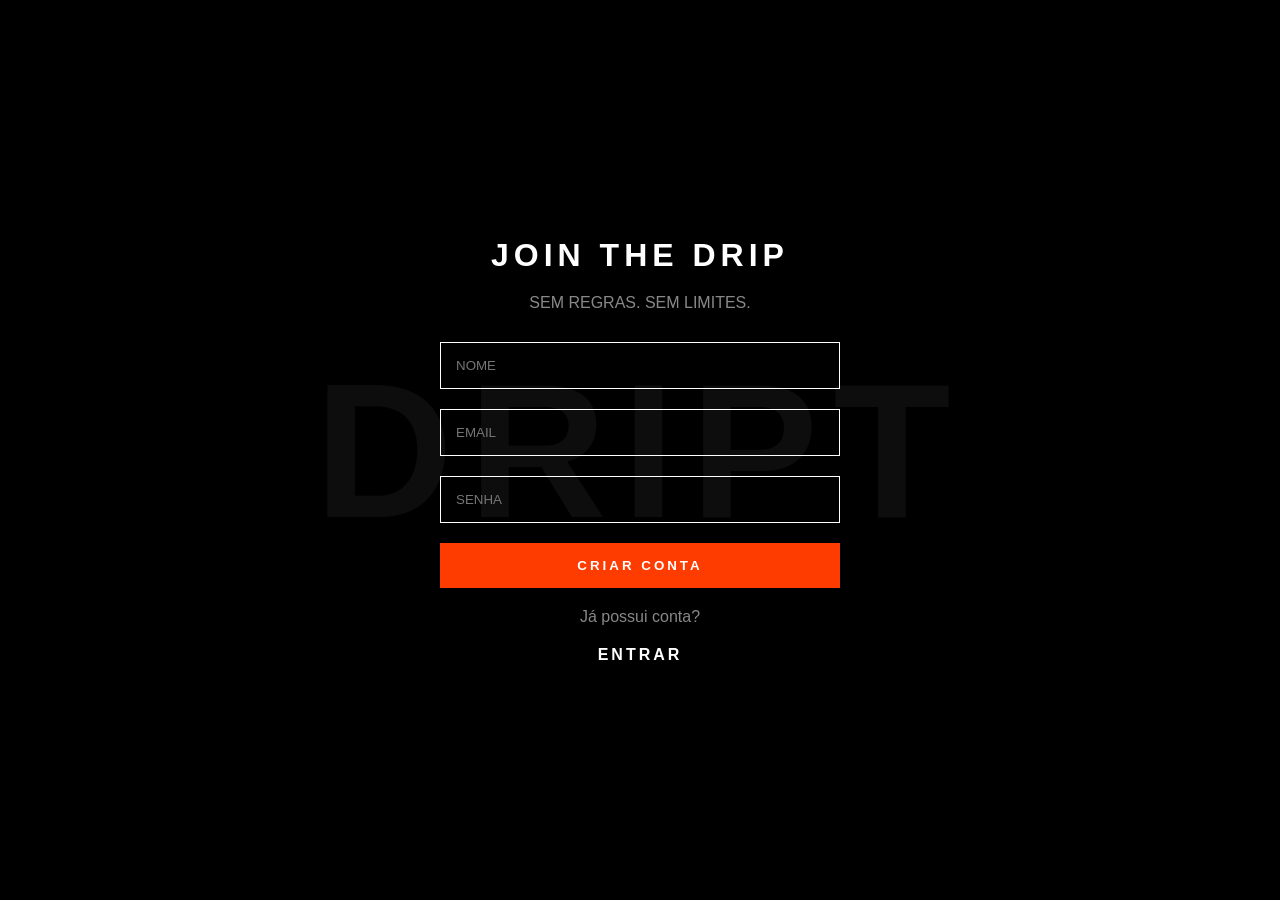
==== html/cadastro.html @ 09d3f6fb "Update docs" ====
<!doctype html>
<html lang="pt-BR">
  <head>
    <meta charset="UTF-8" />
    <meta name="viewport" content="width=device-width, initial-scale=1.0" />
    <title>Cadastro DRIPT</title>

    <link rel="stylesheet" href="../css/cadastro.css" />
  </head>
  <body>
    <div class="fundo-dript">DRIPT</div>

    <div class="container-cadastro">
      <h1>JOIN THE DRIP</h1>
      <p class="slogan">SEM REGRAS. SEM LIMITES.</p>
      <input type="text" placeholder="NOME" />
      <input type="email" placeholder="EMAIL" />
      <input type="password" placeholder="SENHA" />
      <button>CRIAR CONTA</button>
      <p class="login-texto">Já possui conta?</p>
      <a href="login.html" class="login-link"> ENTRAR </a>
    </div>
  </body>
</html>
---- css/cadastro.css ----
*{
    margin:0;
    padding:0;
    box-sizing:border-box;
    font-family:Arial, Helvetica, sans-serif;
}

body{
    background:black;
    height:100vh;
    display:flex;
    justify-content:center;
    align-items:center;
    overflow:hidden;
}

.fundo-dript{
    position:absolute;
    font-size:12rem;
    font-weight:900;
    color:rgba(255,255,255,0.05);
    letter-spacing:15px;
}

.container-cadastro{
    z-index:2;
    width:400px;
    display:flex;
    flex-direction:column;
    gap:20px;
    text-align:center;
}

.container-cadastro h1{
    color:white;
    letter-spacing:5px;
}

.slogan{
    color:#888;
    margin-bottom:10px;
}

.container-cadastro input{
    padding:15px;
    background:transparent;
    border:1px solid white;
    color:white;
    outline:none;
}

.container-cadastro button{
    padding:15px;
    border:none;
    background:#ff3c00;
    color:white;
    font-weight:bold;
    letter-spacing:3px;
    cursor:pointer;
    transition:0.3s;
}

.container-cadastro button:hover{
    transform:translateY(-3px);
}

.login-texto{
    color:#888;
}

.login-link{
    color:white;
    text-decoration:none;
    font-weight:bold;
    letter-spacing:3px;
}

.login-link:hover{
    color:#ff3c00;
}
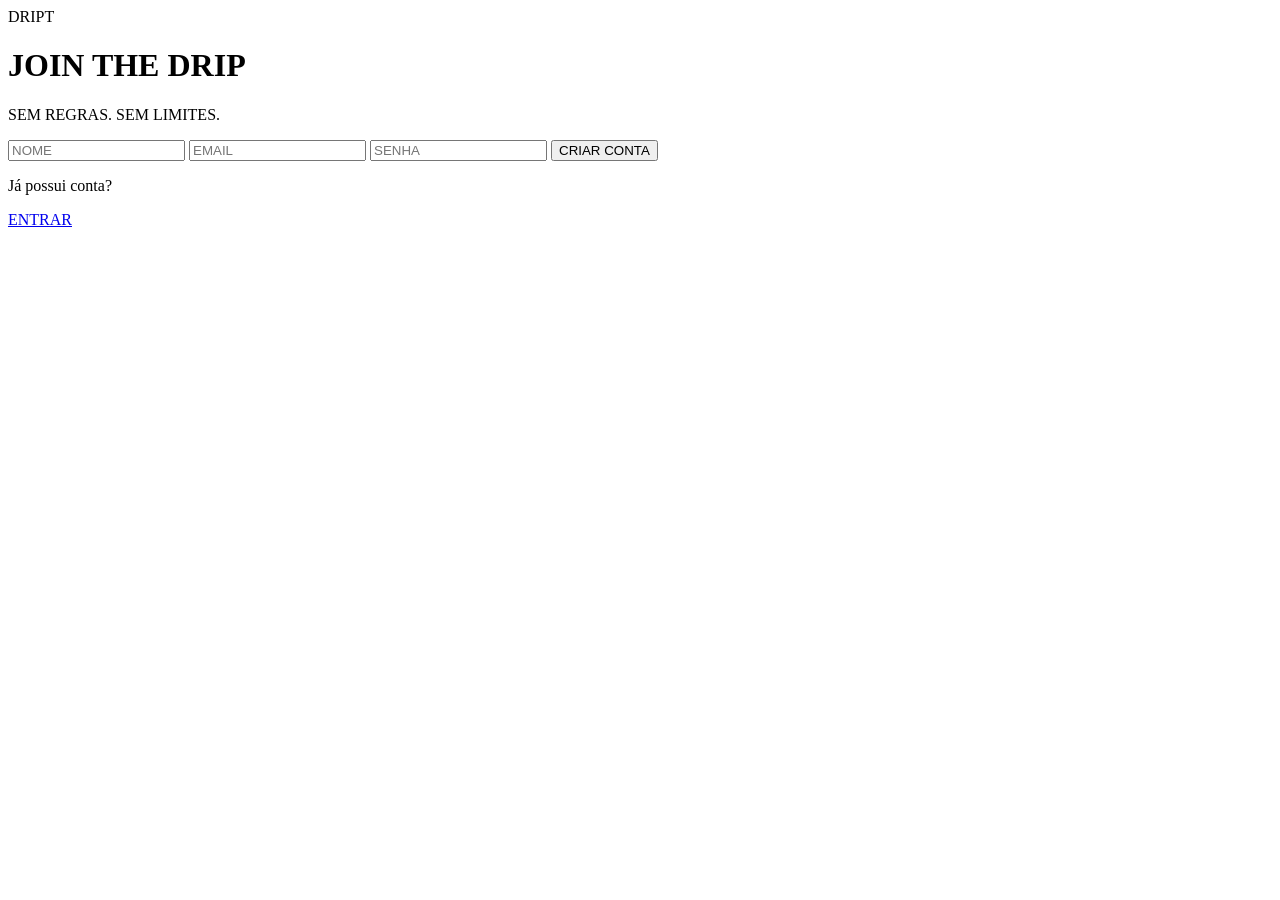
==== commit 115bb30c: "reformulando tudo por conta de bugs e separando os js, e apageui o index todo, para arrumar." ====
--- a/html/cadastro.html
+++ b/html/cadastro.html
@@ -4,8 +4,7 @@
     <meta charset="UTF-8" />
     <meta name="viewport" content="width=device-width, initial-scale=1.0" />
     <title>Cadastro DRIPT</title>
-
-    <link rel="stylesheet" href="../css/cadastro.css" />
+    <link rel="stylesheet" href="css/style.css">
   </head>
   <body>
     <div class="fundo-dript">DRIPT</div>
@@ -13,12 +12,19 @@
     <div class="container-cadastro">
       <h1>JOIN THE DRIP</h1>
       <p class="slogan">SEM REGRAS. SEM LIMITES.</p>
-      <input type="text" placeholder="NOME" />
-      <input type="email" placeholder="EMAIL" />
-      <input type="password" placeholder="SENHA" />
-      <button>CRIAR CONTA</button>
+      <input type="text" id="nome" placeholder="NOME" />
+      <input type="email" id="email" placeholder="EMAIL" />
+      <input type="password" id="senha" placeholder="SENHA" />
+      <button onclick="cadastrar()">CRIAR CONTA</button>
       <p class="login-texto">Já possui conta?</p>
-      <a href="login.html" class="login-link"> ENTRAR </a>
+      <a href="login.html" class="login-link">ENTRAR</a>
     </div>
+
+    <script>
+      function cadastrar() {
+        alert("Conta criada com sucesso!");
+        window.location.href = "login.html";
+      }
+    </script>
   </body>
-</html>
+</html>
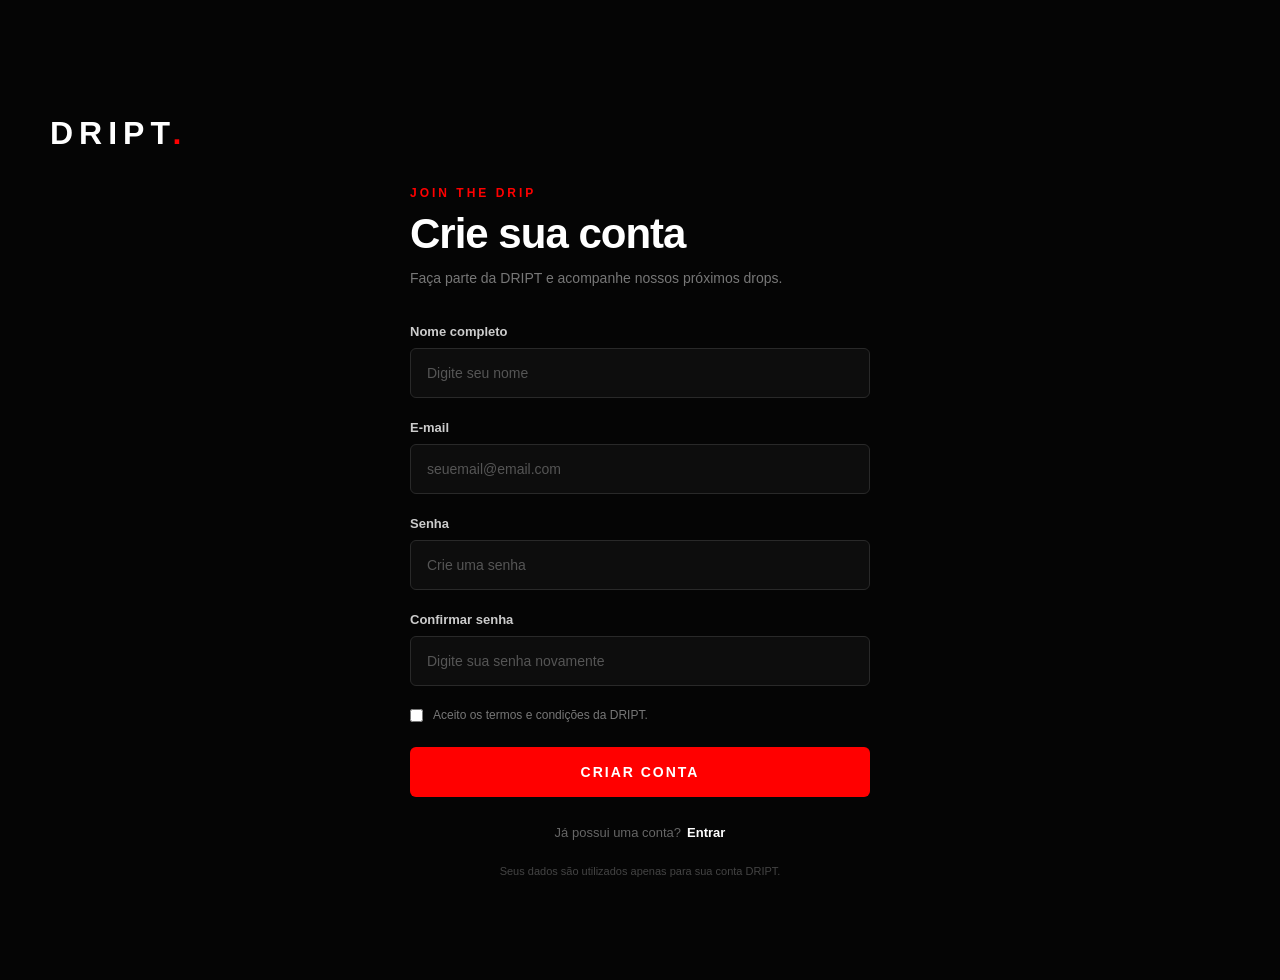
==== commit 685061df: "aaaaaaaaaa" ====
--- a/html/cadastro.html
+++ b/html/cadastro.html
@@ -1,30 +1,178 @@
-<!doctype html>
+<!DOCTYPE html>
 <html lang="pt-BR">
-  <head>
-    <meta charset="UTF-8" />
-    <meta name="viewport" content="width=device-width, initial-scale=1.0" />
-    <title>Cadastro DRIPT</title>
-    <link rel="stylesheet" href="css/style.css">
-  </head>
-  <body>
-    <div class="fundo-dript">DRIPT</div>
 
-    <div class="container-cadastro">
-      <h1>JOIN THE DRIP</h1>
-      <p class="slogan">SEM REGRAS. SEM LIMITES.</p>
-      <input type="text" id="nome" placeholder="NOME" />
-      <input type="email" id="email" placeholder="EMAIL" />
-      <input type="password" id="senha" placeholder="SENHA" />
-      <button onclick="cadastrar()">CRIAR CONTA</button>
-      <p class="login-texto">Já possui conta?</p>
-      <a href="login.html" class="login-link">ENTRAR</a>
-    </div>
+<head>
+    <meta charset="UTF-8">
+    <meta name="viewport" content="width=device-width, initial-scale=1.0">
+
+    <title>Criar conta | DRIPT</title>
+
+    <link rel="stylesheet" href="../css/style.css">
+</head>
+
+<body class="pagina-cadastro">
+
+    <main class="cadastro">
+
+        <a href="index.html" class="cadastro-logo">
+    DRIPT<span>.</span>
+</a>
+
+        <div class="cadastro-box">
+
+            <div class="cadastro-topo">
+
+                <span>JOIN THE DRIP</span>
+
+                <h1>Crie sua conta</h1>
+
+                <p>
+                    Faça parte da DRIPT e acompanhe nossos próximos drops.
+                </p>
+
+            </div>
+
+            <form id="form-cadastro">
+
+                <div class="campo">
+                    <label for="nome">Nome completo</label>
+
+                    <input
+                        type="text"
+                        id="nome"
+                        placeholder="Digite seu nome"
+                        required
+                    >
+                </div>
+
+                <div class="campo">
+                    <label for="email">E-mail</label>
+
+                    <input
+                        type="email"
+                        id="email"
+                        placeholder="seuemail@email.com"
+                        required
+                    >
+                </div>
+
+                <div class="campo">
+                    <label for="senha">Senha</label>
+
+                    <input
+                        type="password"
+                        id="senha"
+                        placeholder="Crie uma senha"
+                        required
+                    >
+                </div>
+
+                <div class="campo">
+                    <label for="confirmarSenha">Confirmar senha</label>
+
+                    <input
+                        type="password"
+                        id="confirmarSenha"
+                        placeholder="Digite sua senha novamente"
+                        required
+                    >
+                </div>
+
+                <label class="termos">
+                    <input type="checkbox" id="aceitarTermos">
+
+                    <span>
+                        Aceito os termos e condições da DRIPT.
+                    </span>
+                </label>
+
+                <button type="submit" class="btn-cadastro">
+                    CRIAR CONTA
+                </button>
+
+            </form>
+
+            <div class="cadastro-login">
+
+                <span>Já possui uma conta?</span>
+
+                <a href="login.html">
+                    Entrar
+                </a>
+
+            </div>
+
+            <p class="cadastro-privacidade">
+                Seus dados são utilizados apenas para sua conta DRIPT.
+            </p>
+
+        </div>
+
+    </main>
 
     <script>
-      function cadastrar() {
-        alert("Conta criada com sucesso!");
-        window.location.href = "login.html";
-      }
+
+        document
+            .getElementById("form-cadastro")
+            .addEventListener("submit", function(event) {
+
+                event.preventDefault();
+
+                const nome =
+                    document.getElementById("nome").value.trim();
+
+                const email =
+                    document.getElementById("email").value.trim();
+
+                const senha =
+                    document.getElementById("senha").value;
+
+                const confirmarSenha =
+                    document.getElementById("confirmarSenha").value;
+
+                const termos =
+                    document.getElementById("aceitarTermos").checked;
+
+
+                if (senha !== confirmarSenha) {
+
+                    alert("As senhas não coincidem.");
+
+                    return;
+                }
+
+
+                if (!termos) {
+
+                    alert("Aceite os termos e condições para continuar.");
+
+                    return;
+                }
+
+
+                const usuario = {
+
+                    nome: nome,
+                    email: email,
+                    senha: senha
+
+                };
+
+
+                localStorage.setItem(
+                    "usuarioDript",
+                    JSON.stringify(usuario)
+                );
+
+
+                alert("Conta criada com sucesso!");
+
+                window.location.href = "login.html";
+
+            });
+
     </script>
-  </body>
+
+</body>
+
 </html>
--- a/css/style.css
+++ b/css/style.css
@@ -0,0 +1,1938 @@
+@import url('https://fonts.googleapis.com/css2?family=Bebas+Neue&family=Montserrat:wght@400;500;600;700&display=swap');
+
+body {
+    font-family: 'Montserrat', sans-serif;
+}
+
+.container-cadastro h1 {
+    font-family: 'Bebas Neue', sans-serif;
+    font-size: 55px;
+    color: white;
+    letter-spacing: 4px;
+    margin: 0;
+}
+
+.slogan {
+    font-family: 'Montserrat', sans-serif;
+    color: #777;
+    font-size: 12px;
+    font-weight: 600;
+    letter-spacing: 3px;
+    margin: -10px 0 10px;
+}
+
+.container-cadastro input[type="text"],
+.container-cadastro input[type="email"],
+.container-cadastro input[type="password"] {
+    font-family: 'Montserrat', sans-serif;
+    font-size: 13px;
+    letter-spacing: 1px;
+}
+
+.container-cadastro button {
+    font-family: 'Montserrat', sans-serif;
+    font-size: 13px;
+}
+
+.login-texto {
+    font-family: 'Montserrat', sans-serif;
+}
+
+* {
+    margin: 0;
+    padding: 0;
+    box-sizing: border-box;
+    font-family: Arial, sans-serif;
+}
+
+/*CORPO DO SITE*/
+body {
+    background: #000;
+    color: #fff;
+    padding-top: 80px;
+}
+
+/*CABEÇA DO SITE*/
+.header {
+    display: flex;
+    justify-content: space-between;
+    align-items: center;
+    padding: 20px;
+}
+
+/*TODOS OS ICONES*/
+.icons {
+    display: flex;
+    gap: 20px;
+    font-size: 20px;
+    cursor: pointer;
+}
+
+/*LOGO DRIPT PRINCIPAL TOPO DO SITE*/
+.logo {
+    font-size: 32px;
+    font-weight: bold;
+    letter-spacing: 4px;
+    color: white;
+    text-decoration: none;
+}
+
+/*DESIGN DO PASSAR DO CURSOR*/
+.logo:hover {
+    color: red;
+    transition: 0.3s;
+}
+
+
+.carrinho {
+    font-size: 22px;
+    text-decoration: none;
+    color: white;
+}
+
+
+.hero {
+    display: flex;
+    justify-content: space-between;
+    align-items: center;
+    padding: 80px 10%;
+    min-height: 90vh;
+    background: #000;
+    gap: 100px;
+    position: relative;
+    overflow: hidden;
+}
+
+.hero-text {
+    flex: 0 0 45%;
+}
+
+.hero-text h1 {
+    font-size: 70px;
+    line-height: 1;
+    color: #fff;
+    margin: 20px 0;
+}
+
+.hero-text p {
+    color: #cfcfcf;
+    font-size: 18px;
+    max-width: 500px;
+    line-height: 1.6;
+    margin-bottom: 30px;
+}
+
+.limited {
+    display: inline-block;
+    background: #e60000;
+    color: #fff;
+    padding: 8px 18px;
+    border-radius: 30px;
+    font-size: 14px;
+    font-weight: bold;
+    letter-spacing: 1px;
+}
+
+.hero-produto {
+    flex: 0 0 45%;
+    display: flex;
+    justify-content: center;
+    align-items: center;
+    position: relative;
+}
+
+.hero-produto img {
+    width: 520px;
+    max-width: 100%;
+    position: relative;
+    z-index: 2;
+    transition: transform .4s ease;
+    filter: drop-shadow(0 20px 40px rgba(0, 0, 0, .8));
+}
+
+.hero-produto img:hover {
+    transform: scale(1.05);
+}
+
+
+.hero button {
+    background: #e60000;
+    color: #fff;
+    border: none;
+    padding: 15px 35px;
+    cursor: pointer;
+    margin-top: 20px;
+    font-size: 16px;
+    font-weight: 800;
+    letter-spacing: 1px;
+    border-radius: 5px;
+    transition: .3s;
+}
+
+.hero button:hover {
+    background: #fff;
+    color: #000;
+    transform: translateY(-3px);
+}
+
+/*CARD DOD PRODUTO*/
+.produtos {
+    display: grid;
+    grid-template-columns: repeat(3, 1fr);
+    gap: 30px;
+    padding: 40px;
+}
+
+.produto {
+    background: #111;
+    padding: 30px;
+    border-radius: 15px;
+    text-align: center;
+    border: 1px solid #222;
+    box-shadow: 0 0 15px rgba(255, 0, 0, 0.15);
+    transition: 0.3s;
+    position: relative;
+}
+
+
+.produto button {
+    background: #000;
+    color: white;
+    border: 2px solid red;
+    padding: 12px 25px;
+    margin-top: 10px;
+    cursor: pointer;
+    border-radius: 8px;
+    font-weight: bold;
+    letter-spacing: 2px;
+    text-transform: uppercase;
+    transition: 0.3s;
+    position: relative;
+    overflow: hidden;
+}
+
+.produto button:hover {
+    background: red;
+    color: black;
+    box-shadow: 0 0 20px red;
+    transform: scale(1.05);
+}
+
+.produto p {
+    color: #fff;
+    font-size: 24px;
+    font-weight: bold;
+    margin: 10px 0;
+}
+
+.produto:hover img {
+    transform: scale(1.08);
+}
+
+.produto img {
+    width: 100%;
+    height: 350px;
+    object-fit: contain;
+    margin-top: 30px;
+    transition: .4s;
+}
+
+.tag-produto {
+    position: absolute;
+    top: 15px;
+    left: 15px;
+    z-index: 10;
+
+    background: red;
+    color: white;
+
+    padding: 6px 12px;
+
+    border-radius: 6px;
+
+    font-size: 12px;
+
+    font-weight: bold;
+
+    box-shadow: 0 0 10px red;
+}
+
+/*CARD DO PRODUTO*/
+.card {
+    background: #111;
+    border-radius: 15px;
+    text-align: center;
+    border: 1px solid #222;
+    box-shadow: 0 0 15px rgba(255, 0, 0, 0.15);
+    transition: all 0.3s ease;
+    width: 280px;
+    min-height: 350px;
+    padding: 30px;
+}
+
+/*CUSOR*/
+.card:hover {
+    transform: translateY(-8px);
+    border-color: red;
+    box-shadow: 0 0 25px rgba(255, 0, 0, 0.4);
+}
+
+/*BOTÃO DO CARD NOS PRODUTOS*/
+.card button {
+    background: red;
+    color: white;
+    border: none;
+    padding: 12px;
+    margin-top: 10px;
+    cursor: pointer;
+    border-radius: 8px;
+    font-weight: bold;
+    width: 100%;
+    transition: all 0.3s ease;
+}
+
+
+.card button:hover {
+    background: #cc0000;
+    transform: scale(1.03);
+}
+
+.overlay {
+    position: fixed;
+    inset: 0;
+    background: rgba(0, 0, 0, .8);
+    display: flex;
+    justify-content: center;
+    align-items: center;
+    z-index: 9999;
+}
+
+.overlay-box {
+    width: 500px;
+    max-width: 90%;
+    background: #111;
+    padding: 40px;
+    border-radius: 15px;
+    text-align: center;
+    border: 2px solid red;
+    color: white;
+    position: relative;
+}
+
+.overlay-box h2 {
+    font-size: 35px;
+    margin-bottom: 15px;
+}
+
+.overlay-box p {
+    color: #ccc;
+    margin-bottom: 25px;
+    line-height: 1.6;
+}
+
+.overlay-box button {
+    background: red;
+    color: white;
+    border: none;
+    padding: 15px 35px;
+    cursor: pointer;
+    font-size: 16px;
+    transition: .3s;
+}
+
+.overlay-box button:hover {
+    transform: scale(1.05);
+}
+
+.close {
+    position: absolute;
+    top: 15px;
+    right: 20px;
+    cursor: pointer;
+    font-size: 24px;
+}
+
+
+
+.top-bar {
+    background: #111;
+    text-align: center;
+    padding: 8px;
+    font-size: 14px;
+    color: white;
+}
+
+.top-bar span {
+    color: red;
+}
+
+/*TOPO DO MENU*/
+.navbar {
+    display: flex;
+    justify-content: space-between;
+    align-items: center;
+    padding: 15px 40px;
+    position: fixed;
+    top: 15px;
+    left: 50%;
+    transform: translateX(-50%);
+    width: 90%;
+    max-width: 1400px;
+    background: rgba(0, 0, 0, 0.85);
+    backdrop-filter: blur(10px);
+    border: 1px solid #222;
+    border-radius: 20px;
+    z-index: 1000;
+}
+
+.menu {
+    list-style: none;
+    display: flex;
+    gap: 25px;
+}
+
+.menu a {
+    color: white;
+    text-decoration: none;
+    transition: 0.3s;
+}
+
+.menu a:hover {
+    color: red;
+    text-shadow: 0 0 10px red;
+}
+
+.icons {
+    display: flex;
+    gap: 20px;
+    font-size: 18px;
+    cursor: pointer;
+}
+
+.hero {
+    display: flex;
+    justify-content: space-between;
+    align-items: center;
+    padding: 100px 80px;
+    gap: 50px;
+}
+
+.hero-text {
+    flex: 1;
+}
+
+.hero-text h2 {
+    color: red;
+    font-size: 18px;
+    margin-bottom: 15px;
+    letter-spacing: 2px;
+}
+
+/*TAMANHO DO TITULO*/
+.hero-text h1 {
+    font-size: 70px;
+    line-height: 1;
+    margin-bottom: 20px;
+}
+
+/*PARAGRAFO DO TEXTO*/
+.hero-text p {
+    color: #aaa;
+    margin-bottom: 30px;
+    font-size: 18px;
+}
+
+/*BOTÃO DA IMAGEM DO TOPO DO SITE*/
+.hero-text button {
+    background: red;
+    color: white;
+    border: none;
+    padding: 15px 35px;
+    cursor: pointer;
+    font-size: 16px;
+    border-radius: 5px;
+}
+
+/*DESIGN DA IMAGEM DO TOP*/
+.hero-image {
+    flex: 1;
+    height: 500px;
+    background: #111;
+    border-radius: 15px;
+    overflow: hidden;
+}
+
+/*IMAGEM NO TOP DO SITE*/
+.hero-image img {
+    width: 100%;
+    height: 100%;
+    object-fit: cover;
+}
+
+/*ICONE DO CARRINHO*/
+.carrinho-icon {
+    position: relative;
+    color: white;
+    text-decoration: none;
+    font-size: 22px;
+}
+
+/*CONTADOR NO CARRINHO*/
+#contador {
+    position: absolute;
+    top: -10px;
+    right: -12px;
+    background: red;
+    color: white;
+    width: 20px;
+    height: 20px;
+    border-radius: 50%;
+    font-size: 12px;
+    display: flex;
+    justify-content: center;
+    align-items: center;
+}
+
+/*BARRA DE PESQUISA*/
+.search-box {
+    display: none;
+    margin-top: 20px;
+}
+
+/*DIGITAÇÃO NA BARRA DE PESQUISA*/
+.search-box input {
+    width: 250px;
+    padding: 10px;
+    border: none;
+    outline: none;
+    border-radius: 5px;
+}
+
+/*RODAPÉ*/
+.footer {
+    background: #0a0a0a;
+    padding: 70px 10%;
+    display: grid;
+    grid-template-columns: 2fr 1fr 1fr;
+    gap: 60px;
+    margin-top: 80px;
+    border-top: 1px solid #222;
+}
+
+.footer-logo h2 {
+    color: #fff;
+    font-size: 35px;
+    letter-spacing: 4px;
+    margin-bottom: 15px;
+}
+
+.footer-logo p {
+    color: #777;
+    font-size: 14px;
+}
+
+.footer h3 {
+    color: #fff;
+    font-size: 14px;
+    text-transform: uppercase;
+    letter-spacing: 2px;
+    margin-bottom: 20px;
+}
+
+.footer p,
+.footer a {
+    color: #888;
+    text-decoration: none;
+    display: block;
+    margin-bottom: 12px;
+    font-size: 14px;
+    transition: .3s;
+}
+
+.footer a:hover {
+    color: red;
+    transform: translateX(4px);
+}
+
+/*FORMATAÇÃO NO MOBILE*/
+@media (max-width: 768px) {
+    nav {
+        flex-direction: column;
+        gap: 20px;
+        padding: 20px;
+    }
+
+    .menu {
+        flex-direction: column;
+        align-items: center;
+    }
+
+
+    .hero {
+        flex-direction: column;
+        text-align: center;
+        padding: 40px 20px;
+    }
+
+    .hero-text h1 {
+        font-size: 40px;
+    }
+
+    .hero-produto {
+        width: 100%;
+    }
+
+    .hero-produto img {
+        width: 100%;
+        max-width: 350px;
+    }
+
+
+    .produtos {
+        grid-template-columns: 1fr;
+    }
+
+
+    .footer {
+        grid-template-columns: 1fr;
+        gap: 30px;
+        text-align: center;
+    }
+
+}
+
+.carrinho-lateral {
+    width: 100%;
+    max-width: 100%;
+}
+
+.item-carrinho {
+    padding: 15px;
+}
+
+.item-carrinho img {
+    width: 60px;
+    height: 60px;
+}
+
+.categorias {
+    gap: 20px;
+    margin: 40px 20px;
+}
+
+.categoria-btn {
+    font-size: 14px;
+    letter-spacing: 1px;
+}
+
+.acoes {
+    width: 100%;
+}
+
+.btn-comprar,
+.btn-carrinho {
+    width: 100%;
+}
+
+.pagina-produto {
+    max-width: 1300px;
+    margin: 70px auto;
+    padding: 40px;
+
+    display: flex;
+    justify-content: center;
+    align-items: center;
+
+    gap: 70px;
+}
+
+.produto-imagem {
+    flex: 1;
+    max-width: 600px;
+}
+
+.produto-info {
+    flex: 1;
+    max-width: 500px;
+
+    display: flex;
+    flex-direction: column;
+    gap: 20px;
+}
+
+.produto {
+    transition: 0.3s;
+}
+
+.produto:hover {
+    transform: translateY(-8px);
+    box-shadow: 0 0 25px rgba(255, 0, 0, 0.4);
+}
+
+.produto img {
+    width: 100%;
+    height: 250px;
+    object-fit: contain;
+    border-radius: 10px;
+    transition: 0.3s;
+}
+
+.produto img:hover {
+    transform: scale(1.05);
+}
+
+button {
+    transition: 0.3s;
+}
+
+button:hover {
+    background: white;
+    color: red;
+}
+
+.link-produto {
+    text-decoration: none;
+    color: white;
+}
+
+.pagina-produto {
+    max-width: 1300px;
+    margin: 70px auto;
+    padding: 40px;
+
+    display: flex;
+    justify-content: center;
+    align-items: flex-start;
+
+    gap: 70px;
+}
+
+.produto-imagem {
+    flex: 1;
+}
+
+.produto-info {
+    flex: 1;
+    max-width: 500px;
+}
+
+.produto-imagem img {
+    width: 100%;
+    max-height: 700px;
+    object-fit: contain;
+    border-radius: 15px;
+    transition: .4s ease;
+}
+
+.produto-imagem img:hover {
+    transform: scale(1.03);
+}
+
+.produto-info {
+
+    flex: 1;
+
+    max-width: 500px;
+
+    display: flex;
+
+    flex-direction: column;
+
+    gap: 20px;
+
+}
+
+.produto-info h1 {
+    font-size: 50px;
+    margin-bottom: 20px;
+}
+
+.preco {
+    color: red;
+    font-size: 30px;
+    margin-bottom: 20px;
+}
+
+.descricao {
+    color: #ccc;
+    margin-bottom: 30px;
+    line-height: 1.6;
+}
+
+.produto-info>button {
+    background: red;
+    color: white;
+    border: none;
+    padding: 15px 30px;
+    cursor: pointer;
+}
+
+.produto a {
+    text-decoration: none;
+    color: white;
+}
+
+/*TAMANHOS NO CARD EX: P,M,G,GG*/
+.tamanhos {
+    margin: 30px 0;
+}
+
+.opcoes-tamanho {
+    display: flex;
+    gap: 15px;
+    margin-top: 15px;
+}
+
+.opcoes-tamanho button {
+    width: 55px;
+    height: 55px;
+    padding: 0;
+    display: flex;
+    justify-content: center;
+    align-items: center;
+    background: #111;
+    border: 2px solid #333;
+    color: white;
+    border-radius: 10px;
+    font-weight: bold;
+    font-size: 16px;
+    cursor: pointer;
+    transition: .3s;
+}
+
+.opcoes-tamanho button:hover {
+    border-color: red;
+    transform: translateY(-3px);
+}
+
+.opcoes-tamanho button.ativo {
+    background-color: red;
+    border-color: red;
+}
+
+.quantidade {
+    display: flex;
+    align-items: center;
+    gap: 20px;
+    margin: 25px 0;
+}
+
+.quantidade button {
+    width: 50px;
+    height: 50px;
+    border-radius: 50%;
+    background: #111;
+    border: 2px solid red;
+    color: white;
+    font-size: 22px;
+    font-weight: bold;
+    cursor: pointer;
+    transition: .3s;
+
+}
+
+.quantidade button:hover {
+    background: red;
+    transform: scale(1.1);
+}
+
+.quantidade span {
+    font-size: 24px;
+    font-weight: bold;
+    color: white;
+    min-width: 30px;
+    text-align: center;
+}
+
+#qtd {
+    font-size: 22px;
+    min-width: 20px;
+    text-align: center;
+}
+
+/*OPÇÕES DE TAMANHO*/
+.opcoes-tamanho {
+    display: flex;
+    gap: 15px;
+}
+
+/*DESIGN DO CARRINHO*/
+.carrinho-lateral {
+    position: fixed;
+    top: 0;
+    right: -400px;
+    width: 350px;
+    height: 100vh;
+    background: #111;
+    padding: 20px;
+    transition: 0.4s;
+    z-index: 999;
+    overflow-y: auto;
+}
+
+.carrinho-lateral.ativo {
+    right: 0;
+}
+
+.topo-carrinho {
+    display: flex;
+    justify-content: space-between;
+    align-items: center;
+    margin-bottom: 30px;
+    color: white;
+}
+
+.topo-carrinho span {
+    cursor: pointer;
+    font-size: 25px;
+}
+
+.icone-carrinho {
+    position: relative;
+    display: flex;
+    align-items: center;
+}
+
+.item-carrinho {
+    display: flex;
+    justify-content: space-between;
+    align-items: center;
+    background: #1a1a1a;
+    padding: 15px;
+    border-radius: 12px;
+    margin-bottom: 15px;
+    color: white;
+    transition: 0.3s;
+}
+
+.item-carrinho:hover {
+    transform: translateY(-3px);
+    background: #222;
+}
+
+.item-carrinho h3 {
+    font-size: 18px;
+    margin-bottom: 5px;
+}
+
+/*TITULO DO ITEM DO CARRINHO*/
+.item-carrinho p {
+    color: orange;
+    font-weight: bold;
+}
+
+.rodape-carrinho {
+    margin-top: 30px;
+    border-top: 1px solid #333;
+    padding-top: 20px;
+}
+
+.rodape-carrinho h3 {
+    color: white;
+    margin-bottom: 20px;
+}
+
+/*BOTÃO DO RODAPÉ DO CARRINHO*/
+.rodape-carrinho button {
+    width: 100%;
+    padding: 15px;
+    border: none;
+    background: red;
+    color: white;
+    font-size: 16px;
+    cursor: pointer;
+    border-radius: 10px;
+    transition: 0.3s;
+}
+
+/*RODAPÉ DO CARRINHO*/
+.rodape-carrinho button:hover {
+    background: white;
+    color: red;
+}
+
+/*BOTÃO DE REMOVER ITEM DO CARRINHO*/
+.btn-remover {
+    background: transparent;
+    border: none;
+    color: red;
+    font-size: 18px;
+    cursor: pointer;
+    transition: 0.3s;
+}
+
+/*DESIGN DE REMOVER ITEM DO CARRINHO*/
+.btn-remover:hover {
+    transform: scale(1.2);
+}
+
+/*BOTÃO DE LIMPAR TUDO NO CARRINHO*/
+.btn-limpar {
+    width: 100%;
+    margin-top: 10px;
+    padding: 12px;
+    border: none;
+    border-radius: 10px;
+    cursor: pointer;
+}
+
+.sobre {
+    max-width: 900px;
+    margin: 50px auto;
+    padding: 30px;
+    color: white;
+}
+
+.sobre h1 {
+    text-align: center;
+    color: red;
+    font-size: 3rem;
+    margin-bottom: 30px;
+}
+
+.sobre h2 {
+    margin-top: 25px;
+    color: red;
+}
+
+.sobre p {
+    line-height: 1.8;
+    color: #ddd;
+}
+
+/*DESIGN DO BOTAO DE FAVORITAR*/
+.favorito {
+    background: transparent;
+    border: none;
+    font-size: 11px;
+    cursor: pointer;
+    margin-top: 5px;
+    transition: 0.3s;
+    padding: 5px;
+}
+
+/*BOTÃO FAVORITAR CARD*/
+.favoritado {
+    transform: scale(1.2);
+}
+
+.filtros {
+    display: flex;
+    justify-content: center;
+    gap: 10px;
+    margin: 30px 0;
+    flex-wrap: wrap;
+}
+
+.filtros button {
+    background: #111;
+    color: white;
+    border: 1px solid red;
+    padding: 10px 20px;
+    border-radius: 20px;
+    cursor: pointer;
+    transition: 0.3s;
+}
+
+.filtros button:hover {
+    background: red;
+    transform: translateY(-2px);
+}
+
+.produto {
+    opacity: 0;
+    transform: translateY(40px);
+    transition: opacity 0.8s ease, transform 0.8s ease;
+}
+
+.produto.aparecer {
+    opacity: 1;
+    transform: translateY(0);
+}
+
+.produto {
+    position: relative;
+    overflow: hidden;
+}
+
+.produto::before {
+    content: "";
+    position: absolute;
+    width: 250px;
+    height: 250px;
+    background: radial-gradient(circle, rgba(255, 0, 0, 0.20), transparent 70%);
+    top: var(--y);
+    left: var(--x);
+    transform: translate(-50%, -50%);
+    opacity: 0;
+    transition: opacity .3s;
+    pointer-events: none;
+}
+
+.produto:hover::before {
+    opacity: 1;
+}
+
+#loader {
+    position: fixed;
+    top: 0;
+    left: 0;
+    width: 100%;
+    height: 100vh;
+    background: #000;
+    display: flex;
+    justify-content: center;
+    align-items: center;
+    flex-direction: column;
+    z-index: 99999;
+    transition: opacity 0.8s ease, visibility 0.8s ease;
+}
+
+#loader.ocultar {
+    opacity: 0;
+    visibility: hidden;
+}
+
+#loader h1 {
+    color: white;
+    font-size: 70px;
+    letter-spacing: 10px;
+    margin-bottom: 10px;
+    animation: aparecer 1s ease;
+}
+
+#loader p {
+    color: red;
+    letter-spacing: 5px;
+    margin-bottom: 40px;
+    animation: aparecer 1.5s ease;
+}
+
+.loader-bar {
+    width: 250px;
+    height: 5px;
+    background: #222;
+    border-radius: 10px;
+    overflow: hidden;
+}
+
+.loader-fill {
+    width: 0%;
+    height: 100%;
+    background: red;
+    animation: carregar 2s forwards;
+}
+
+@keyframes carregar {
+    from {
+        width: 0%;
+    }
+
+    to {
+        width: 100%;
+    }
+}
+
+@keyframes aparecer {
+    from {
+        opacity: 0;
+        transform: translateY(20px);
+    }
+
+    to {
+        opacity: 1;
+        transform: translateY(0);
+    }
+}
+
+.pagina-produto {
+    display: flex;
+    justify-content: center;
+    align-items: flex-start;
+    gap: 60px;
+    max-width: 1300px;
+    margin: 80px auto;
+    padding: 40px;
+}
+
+.produto-imagem {
+    flex: 1;
+    text-align: center;
+}
+
+.produto-imagem img {
+    width: 100%;
+    max-width: 550px;
+    border-radius: 20px;
+    transition: .4s;
+}
+
+.produto-imagem img:hover {
+    transform: scale(1.04);
+}
+
+.produto-info {
+    flex: 1;
+}
+
+.tag {
+    background: red;
+    color: white;
+    padding: 8px 15px;
+    border-radius: 30px;
+    font-size: 13px;
+    font-weight: bold;
+}
+
+.produto-info h1 {
+    margin-top: 20px;
+    font-size: 45px;
+}
+
+.avaliacao {
+    margin: 15px 0;
+    color: gold;
+    font-size: 20px;
+}
+
+.preco {
+    font-size: 38px;
+    color: red;
+    font-weight: bold;
+    margin: 20px 0;
+}
+
+.descricao {
+    color: #bfbfbf;
+    line-height: 28px;
+}
+
+.beneficios {
+    margin-top: 30px;
+}
+
+.beneficios p {
+    margin: 12px 0;
+    color: #ddd;
+}
+
+.acoes {
+    display: flex;
+    flex-direction: column;
+    gap: 15px;
+    margin-top: 35px;
+}
+
+.btn-comprar,
+.btn-carrinho {
+    width: 100%;
+    padding: 18px;
+    border-radius: 12px;
+    font-size: 16px;
+    font-weight: bold;
+    cursor: pointer;
+    transition: .3s;
+}
+
+.btn-comprar {
+    background: linear-gradient(135deg, #ff0000, #8b0000);
+    color: white;
+    border: none;
+    box-shadow: 0 10px 25px rgba(255, 0, 0, .25);
+}
+
+.btn-comprar:hover {
+    transform: translateY(-4px);
+    box-shadow: 0 15px 35px rgba(255, 0, 0, .45);
+}
+
+.btn-carrinho {
+    background: transparent;
+    color: white;
+    border: 2px solid red;
+}
+
+.btn-carrinho:hover {
+    background: red;
+    transform: translateY(-4px);
+}
+
+.btn-comprar,
+.btn-carrinho {
+    text-transform: uppercase;
+    letter-spacing: 2px;
+}
+
+/* TÍTULO DO PRODUTO */
+
+.titulo-produto {
+    display: flex;
+    justify-content: space-between;
+    align-items: center;
+    width: 100%;
+}
+
+.btn-favorito {
+    width: 48px;
+    height: 48px;
+    border: 2px solid #333;
+    border-radius: 50%;
+    background: #111;
+    color: #fff;
+    font-size: 22px;
+
+    display: flex;
+    justify-content: center;
+    align-items: center;
+
+    cursor: pointer;
+    transition: .3s;
+
+    flex-shrink: 0;
+}
+
+.btn-favorito:hover {
+    border-color: red;
+    transform: scale(1.1);
+}
+
+.btn-favorito.ativo {
+    background: transparent;
+    border-color: red;
+    color: red;
+    box-shadow: 0 0 15px rgba(255, 0, 0, .5);
+}
+
+.acoes-produto {
+    display: flex;
+    align-items: center;
+    justify-content: space-between;
+    gap: 12px;
+    margin-top: 15px;
+}
+
+.acoes-produto a {
+    flex: 1;
+}
+
+.acoes-produto .btn-comprar {
+    width: 100%;
+}
+
+/* BOTÕES DOS CARDS */
+
+.produto .acoes-produto {
+    display: flex;
+    align-items: center;
+    gap: 10px;
+    margin-top: 15px;
+}
+
+.produto .acoes-produto a {
+    flex: 1;
+}
+
+.produto .acoes-produto .btn-comprar {
+    width: 100%;
+    padding: 12px;
+}
+
+.produto .acoes-produto .btn-favorito {
+    width: 50px;
+    height: 50px;
+    flex-shrink: 0;
+}
+
+.sem-imagem {
+    width: 100%;
+    height: 250px;
+    display: flex;
+    flex-direction: column;
+    align-items: center;
+    justify-content: center;
+    gap: 8px;
+    background: #161616;
+    border: 1px dashed #444;
+    border-radius: 10px;
+    color: #666;
+    font-size: 13px;
+    text-align: center;
+}
+
+.produto-imagem .sem-imagem {
+    height: 400px;
+    font-size: 16px;
+}
+
+.favoritos {
+    padding: 40px;
+}
+
+.favoritos h1 {
+    text-align: center;
+    margin-bottom: 40px;
+}
+
+#lista-favoritos {
+    display: grid;
+    grid-template-columns: repeat(auto-fit, minmax(300px, 1fr));
+    gap: 30px;
+}
+
+.brilho {
+    position: absolute;
+    width: 420px;
+    height: 420px;
+    background: radial-gradient(circle, rgba(255, 0, 0, 0.45), transparent 70%);
+    border-radius: 50%;
+    filter: blur(20px);
+    z-index: 1;
+}
+
+.hero-produto img {
+    animation: flutuar 4s ease-in-out infinite;
+}
+
+@keyframes flutuar {
+    0% {
+        transform: translateY(0px);
+    }
+
+    50% {
+        transform: translateY(-15px);
+    }
+
+    100% {
+        transform: translateY(0px);
+    }
+}
+
+.hero::before {
+    content: "DRIPT";
+    position: absolute;
+    top: 50%;
+    left: 50%;
+    transform: translate(-50%, -50%);
+    font-size: 220px;
+    font-weight: 900;
+    color: rgba(255, 255, 255, 0.03);
+    letter-spacing: 20px;
+    pointer-events: none;
+    z-index: 0;
+    user-select: none;
+}
+
+.categorias {
+    display: flex;
+    justify-content: center;
+    align-items: center;
+    gap: 35px;
+    margin: 70px 0 50px;
+    flex-wrap: wrap;
+}
+
+.categoria-btn {
+    background: transparent;
+    border: none;
+    color: #777;
+    font-size: 16px;
+    font-weight: 700;
+    letter-spacing: 2px;
+    text-transform: uppercase;
+    cursor: pointer;
+    position: relative;
+    transition: all .3s ease;
+    padding: 8px 0;
+}
+
+.categoria-btn:hover {
+    color: #fff;
+}
+
+.categoria-btn.ativo {
+    color: #fff;
+}
+
+.categoria-btn::after {
+    content: "";
+    position: absolute;
+    left: 50%;
+    bottom: -8px;
+    width: 0;
+    height: 3px;
+    background: #e60000;
+    border-radius: 50px;
+    transform: translateX(-50%);
+    transition: width .3s ease;
+}
+
+.categoria-btn:hover::after,
+.categoria-btn.ativo::after {
+    width: 100%;
+}
+
+.titulo-categorias {
+    text-align: center;
+    color: #fff;
+    font-size: 34px;
+    font-weight: 800;
+    letter-spacing: 3px;
+    margin-top: 70px;
+    margin-bottom: 25px;
+    text-transform: uppercase;
+}
+
+.nome-produto {
+    color: #fff;
+    font-size: 20px;
+    font-weight: 800;
+    text-transform: uppercase;
+    letter-spacing: 1.5px;
+    margin-top: 20px;
+    transition: .3s;
+}
+
+.produto:hover .nome-produto {
+    color: #e60000;
+}
+
+.btn-comprar {
+    background: #e60000;
+    color: white;
+    border: none;
+    padding: 14px 35px;
+    border-radius: 6px;
+    font-weight: 800;
+    letter-spacing: 2px;
+    text-transform: uppercase;
+    cursor: pointer;
+    transition: .3s;
+}
+
+.btn-comprar:hover {
+    background: white;
+    color: black;
+    transform: translateY(-3px);
+}
+
+.produto-info .preco {
+    font-size: 32px;
+    font-weight: 900;
+    color: #fff;
+    margin: 10px 0;
+    letter-spacing: 1px;
+}
+
+.produto-info .descricao {
+    color: #aaa;
+    font-size: 16px;
+    line-height: 1.7;
+}
+
+.relacionados {
+    margin: 80px auto;
+    padding: 40px;
+}
+
+.relacionados h2 {
+    color: #fff;
+    font-size: 32px;
+    text-align: center;
+    margin-bottom: 40px;
+    text-transform: uppercase;
+    letter-spacing: 3px;
+}
+
+#grid-relacionados {
+    display: grid;
+    grid-template-columns: repeat(auto-fit, minmax(220px, 1fr));
+    gap: 25px;
+}
+
+#grid-relacionados .produto {
+    padding: 20px;
+}
+
+#grid-relacionados .produto img {
+    height: 250px;
+}
+
+.item-carrinho img {
+    width: 70px;
+    height: 70px;
+    object-fit: contain;
+    border-radius: 8px;
+    flex-shrink: 0;
+}
+
+@media (max-width: 900px) {
+    .produtos {
+        grid-template-columns: repeat(2, 1fr);
+    }
+}
+
+@media (max-width: 600px) {
+    .produtos {
+        grid-template-columns: 1fr;
+        padding: 20px;
+    }
+}
+
+/* WHATSAPP FLUTUANTE */
+
+.whatsapp-flutuante {
+    position: fixed;
+    right: 25px;
+    bottom: 25px;
+
+    width: 60px;
+    height: 60px;
+
+    background: #25D366;
+    color: white;
+
+    border-radius: 50%;
+
+    display: flex;
+    justify-content: center;
+    align-items: center;
+
+    text-decoration: none;
+    font-size: 28px;
+
+    z-index: 9999;
+
+    box-shadow: 0 5px 20px rgba(0, 0, 0, 0.4);
+
+    transition: 0.3s;
+}
+
+.whatsapp-flutuante:hover {
+    transform: scale(1.1);
+}
+
+.whatsapp-flutuante svg {
+    width: 32px;
+    height: 32px;
+    fill: white;
+}
+
+/* DIFERENCIAIS */
+
+.diferenciais {
+    display: grid;
+    grid-template-columns: repeat(4, 1fr);
+    gap: 25px;
+    padding: 70px 8%;
+    background: #080808;
+    border-top: 1px solid #222;
+    border-bottom: 1px solid #222;
+}
+
+.diferencial {
+    text-align: center;
+    padding: 30px 20px;
+    transition: .3s;
+}
+
+.diferencial:hover {
+    transform: translateY(-5px);
+}
+
+.diferencial span {
+    display: block;
+    font-size: 35px;
+    margin-bottom: 20px;
+}
+
+.diferencial h3 {
+    color: #fff;
+    font-size: 15px;
+    letter-spacing: 1.5px;
+    margin-bottom: 12px;
+}
+
+.diferencial p {
+    color: #888;
+    font-size: 14px;
+    line-height: 1.5;
+    margin: 0;
+}
+
+/* =========================
+   CADASTRO
+========================= */
+
+.pagina-cadastro {
+    min-height: 100vh;
+    margin: 0;
+    background: #050505;
+    color: #fff;
+}
+
+.cadastro {
+    min-height: 100vh;
+    display: flex;
+    flex-direction: column;
+    align-items: center;
+    justify-content: center;
+    padding: 50px 20px;
+    position: relative;
+}
+
+.cadastro-logo {
+    position: absolute;
+    top: 35px;
+    left: 50px;
+
+    color: #fff;
+    text-decoration: none;
+
+    font-size: 32px;
+    font-weight: 900;
+    letter-spacing: 6px;
+
+    transition: .3s;
+}
+
+.cadastro-logo:hover {
+    color: red;
+}
+
+
+.cadastro-box {
+    width: 100%;
+    max-width: 460px;
+}
+
+.cadastro-topo {
+    margin-bottom: 35px;
+}
+
+.cadastro-topo span {
+    color: red;
+    font-size: 12px;
+    font-weight: bold;
+    letter-spacing: 3px;
+}
+
+.cadastro-topo h1 {
+    margin: 12px 0;
+    font-size: 42px;
+    line-height: 1;
+    letter-spacing: -1px;
+}
+
+.cadastro-topo p {
+    color: #777;
+    font-size: 14px;
+    line-height: 1.6;
+    max-width: 380px;
+}
+
+/* CAMPOS */
+
+.campo {
+    margin-bottom: 22px;
+}
+
+.campo label {
+    display: block;
+    color: #ccc;
+    font-size: 13px;
+    font-weight: bold;
+    margin-bottom: 9px;
+}
+
+.campo input {
+    width: 100%;
+    box-sizing: border-box;
+
+    padding: 16px;
+
+    background: #0d0d0d;
+    color: #fff;
+
+    border: 1px solid #292929;
+    border-radius: 6px;
+
+    outline: none;
+
+    font-size: 14px;
+
+    transition: .3s;
+}
+
+.campo input::placeholder {
+    color: #555;
+}
+
+.campo input:focus {
+    border-color: red;
+    box-shadow: 0 0 0 1px red;
+}
+
+/* TERMOS */
+
+.termos {
+    display: flex;
+    align-items: center;
+    gap: 10px;
+
+    color: #777;
+    font-size: 12px;
+
+    margin: 5px 0 25px;
+    cursor: pointer;
+}
+
+.termos input {
+    accent-color: red;
+}
+
+/* BOTÃO */
+
+.btn-cadastro {
+    width: 100%;
+    padding: 17px;
+
+    border: none;
+    border-radius: 6px;
+
+    background: red;
+    color: #fff;
+
+    font-size: 14px;
+    font-weight: 900;
+    letter-spacing: 2px;
+
+    cursor: pointer;
+
+    transition: .3s;
+}
+
+.btn-cadastro:hover {
+    background: #d00000;
+    transform: translateY(-2px);
+    box-shadow: 0 10px 30px rgba(255, 0, 0, .2);
+}
+
+/* LOGIN */
+
+.cadastro-login {
+    display: flex;
+    justify-content: center;
+    gap: 6px;
+
+    margin-top: 28px;
+
+    font-size: 13px;
+    color: #666;
+}
+
+.cadastro-login a {
+    color: #fff;
+    font-weight: bold;
+    text-decoration: none;
+}
+
+.cadastro-login a:hover {
+    color: red;
+}
+
+/* PRIVACIDADE */
+
+.cadastro-privacidade {
+    text-align: center;
+
+    margin-top: 25px;
+
+    color: #444;
+    font-size: 11px;
+}
+
+.cadastro-logo span {
+    color: red;
+}
+
+.conta-box {
+    width: 100%;
+    max-width: 600px;
+}
+
+.conta-opcoes {
+    display: flex;
+    flex-direction: column;
+    gap: 12px;
+}
+
+.conta-item {
+    display: flex;
+    align-items: center;
+    gap: 18px;
+
+    padding: 20px;
+
+    background: #0d0d0d;
+    border: 1px solid #222;
+    border-radius: 8px;
+
+    color: #fff;
+    text-decoration: none;
+
+    transition: .3s;
+}
+
+.conta-item:hover {
+    border-color: red;
+    transform: translateX(5px);
+    background: #111;
+}
+
+.conta-item>span {
+    width: 45px;
+    height: 45px;
+
+    display: flex;
+    align-items: center;
+    justify-content: center;
+
+    border: 1px solid #333;
+    border-radius: 50%;
+
+    font-size: 20px;
+}
+
+.conta-item h3 {
+    margin: 0 0 5px;
+    font-size: 15px;
+}
+
+.conta-item p {
+    margin: 0;
+    color: #666;
+    font-size: 12px;
+}
+
+.btn-sair {
+    width: 100%;
+    margin-top: 25px;
+    padding: 15px;
+
+    background: transparent;
+    color: #777;
+
+    border: 1px solid #333;
+    border-radius: 6px;
+
+    font-weight: bold;
+    letter-spacing: 1.5px;
+
+    cursor: pointer;
+    transition: .3s;
+}
+
+.btn-sair:hover {
+    color: red;
+    border-color: red;
+}
